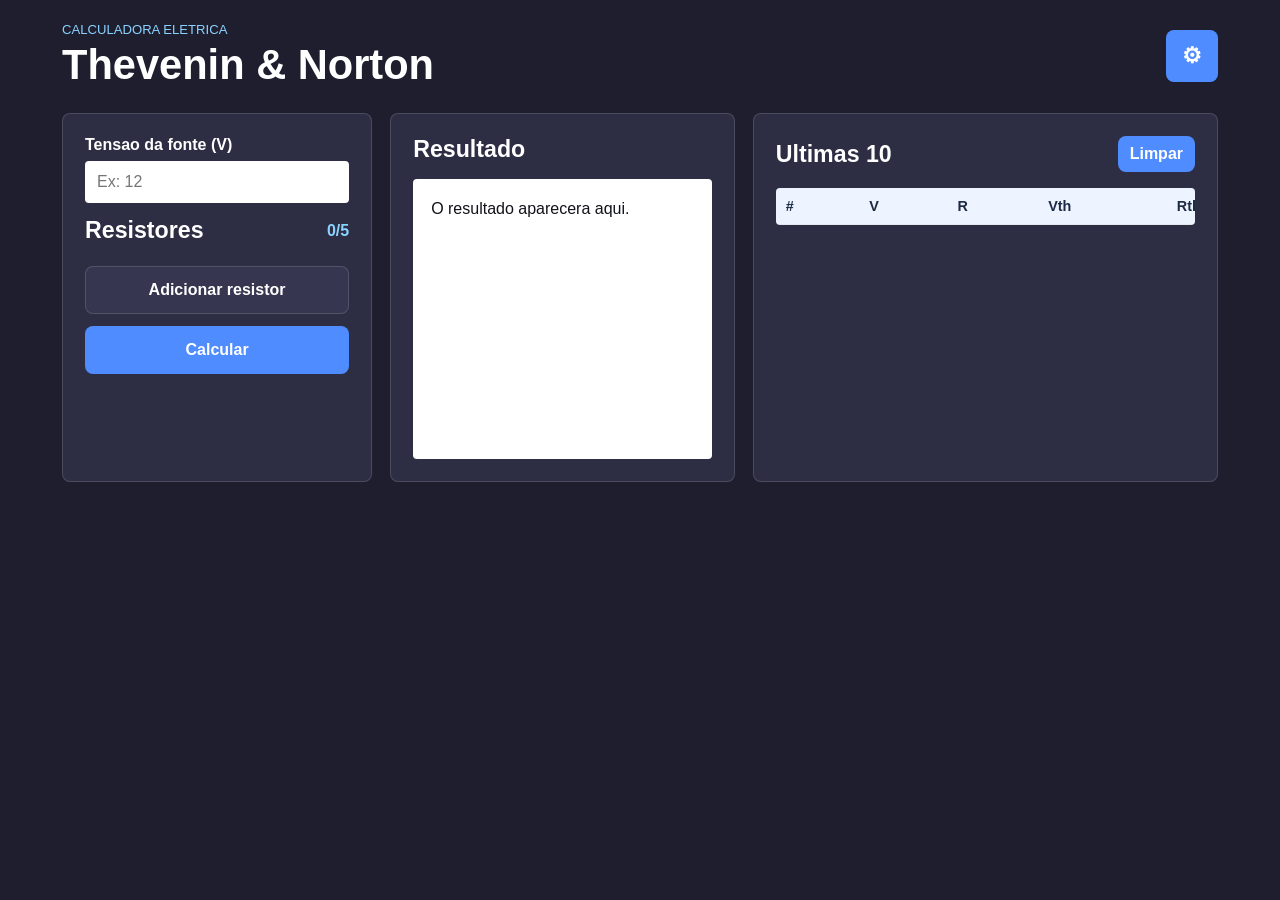
==== index.html @ 848b044a "Add files via upload" ====
<!doctype html>
<html lang="pt-BR">
  <head>
    <meta charset="UTF-8" />
    <meta name="viewport" content="width=device-width, initial-scale=1.0" />
    <meta name="theme-color" content="#1e1e2f" />
    <title>Thevenin & Norton</title>
    <link rel="manifest" href="manifest.json" />
    <link rel="stylesheet" href="style.css" />
  </head>
  <body>
    <main class="app-shell">
      <section id="screen-main" class="screen active">
        <header class="topbar">
          <div>
            <p class="eyebrow">Calculadora eletrica</p>
            <h1>Thevenin & Norton</h1>
          </div>
          <button id="settings-button" class="icon-button" type="button" aria-label="Abrir opcoes">
            &#9881;
          </button>
        </header>

        <section class="grid-layout">
          <form id="calculator-form" class="panel input-panel">
            <label class="field">
              <span>Tensao da fonte (V)</span>
              <input id="voltage-input" inputmode="decimal" type="number" step="any" placeholder="Ex: 12" />
            </label>

            <div class="resistor-header">
              <h2>Resistores</h2>
              <span id="resistor-count">0/5</span>
            </div>

            <div id="resistor-list" class="resistor-list"></div>

            <button id="add-resistor-button" class="secondary-button" type="button">
              Adicionar resistor
            </button>
            <button class="primary-button" type="submit">Calcular</button>
          </form>

          <section class="panel result-panel">
            <h2>Resultado</h2>
            <div id="result-box" class="result-box">O resultado aparecera aqui.</div>
          </section>

          <section class="panel history-panel">
            <div class="history-title">
              <h2>Ultimas 10</h2>
              <button id="clear-history-button" type="button">Limpar</button>
            </div>
            <div class="table-wrap">
              <table>
                <thead>
                  <tr>
                    <th>#</th>
                    <th>V</th>
                    <th>R</th>
                    <th>Vth</th>
                    <th>Rth</th>
                    <th>In</th>
                  </tr>
                </thead>
                <tbody id="history-body"></tbody>
              </table>
            </div>
          </section>
        </section>
      </section>

      <section id="screen-settings" class="screen">
        <header class="topbar">
          <button id="back-button" class="back-button" type="button">Voltar</button>
          <h1>Opcoes</h1>
          <span class="topbar-spacer"></span>
        </header>

        <section class="settings-panel">
          <label class="switch-row">
            <span>Ativar musica</span>
            <input id="music-enabled" type="checkbox" />
          </label>

          <button id="mute-button" class="primary-button" type="button">Mutar musica</button>

          <label class="field">
            <span>Tamanho da tela</span>
            <select id="screen-size">
              <option value="small">Pequeno</option>
              <option value="medium">Medio</option>
              <option value="large">Grande</option>
              <option value="fullscreen">Fullscreen</option>
            </select>
          </label>

          <button id="install-button" class="secondary-button hidden" type="button">
            Instalar aplicativo
          </button>

          <p class="hint">
            Para musica no celular, coloque arquivos .wav em assets/music e cadastre os nomes no arquivo app.js.
          </p>
        </section>
      </section>
    </main>

    <script src="app.js"></script>
  </body>
</html>
---- style.css ----
:root {
  color-scheme: dark;
  --bg: #1e1e2f;
  --panel: #2d2d44;
  --panel-soft: #363650;
  --text: #ffffff;
  --muted: #cfd5e3;
  --blue: #4f8cff;
  --blue-strong: #3b73d9;
  --danger: #d94f4f;
  --paper: #ffffff;
  --ink: #12131a;
  --line: rgba(255, 255, 255, 0.14);
}

* {
  box-sizing: border-box;
}

body {
  margin: 0;
  min-height: 100vh;
  background: var(--bg);
  color: var(--text);
  font-family: "Segoe UI", Arial, sans-serif;
}

button,
input,
select {
  font: inherit;
}

button {
  cursor: pointer;
}

.app-shell {
  min-height: 100vh;
  padding: 22px;
}

.screen {
  display: none;
  min-height: calc(100vh - 44px);
}

.screen.active {
  display: block;
}

.topbar {
  display: flex;
  align-items: center;
  justify-content: space-between;
  gap: 18px;
  margin-bottom: 24px;
}

.topbar h1 {
  margin: 0;
  font-size: clamp(1.8rem, 4vw, 2.6rem);
  letter-spacing: 0;
}

.eyebrow {
  margin: 0 0 4px;
  color: #8bd3ff;
  font-size: 0.82rem;
  text-transform: uppercase;
}

.icon-button,
.back-button,
.primary-button,
.secondary-button,
.history-title button {
  border: 0;
  border-radius: 8px;
  color: var(--text);
  background: var(--blue);
  font-weight: 700;
}

.icon-button {
  width: 52px;
  height: 52px;
  font-size: 1.35rem;
}

.back-button {
  padding: 12px 18px;
}

.topbar-spacer {
  width: 88px;
}

.grid-layout {
  display: grid;
  grid-template-columns: minmax(260px, 0.9fr) minmax(260px, 1fr) minmax(320px, 1.35fr);
  gap: 18px;
}

.panel,
.settings-panel {
  background: var(--panel);
  border: 1px solid var(--line);
  border-radius: 8px;
  padding: 22px;
}

.panel h2,
.settings-panel h2 {
  margin: 0 0 16px;
  font-size: 1.45rem;
}

.field {
  display: grid;
  gap: 7px;
  margin-bottom: 14px;
}

.field span,
.switch-row span {
  color: var(--text);
  font-weight: 600;
}

input,
select {
  width: 100%;
  border: 0;
  border-radius: 4px;
  background: var(--paper);
  color: var(--ink);
  padding: 12px;
  outline: 0;
}

input:focus,
select:focus {
  box-shadow: 0 0 0 3px rgba(79, 140, 255, 0.35);
}

.resistor-header,
.history-title,
.resistor-row {
  display: flex;
  align-items: center;
  justify-content: space-between;
  gap: 10px;
}

.resistor-header {
  margin-top: 10px;
  margin-bottom: 10px;
}

.resistor-header h2,
.history-title h2 {
  margin: 0;
}

.resistor-header span {
  color: #8bd3ff;
  font-weight: 700;
}

.resistor-list {
  display: grid;
  gap: 10px;
}

.resistor-item {
  display: grid;
  gap: 6px;
}

.resistor-row input {
  min-width: 0;
}

.remove-button {
  flex: 0 0 44px;
  height: 44px;
  border: 0;
  border-radius: 6px;
  background: var(--danger);
  color: var(--text);
  font-weight: 800;
}

.primary-button,
.secondary-button {
  width: 100%;
  min-height: 48px;
  margin-top: 12px;
  padding: 12px;
}

.primary-button:hover,
.secondary-button:hover,
.icon-button:hover,
.back-button:hover,
.history-title button:hover {
  background: var(--blue-strong);
}

.secondary-button {
  background: var(--panel-soft);
  border: 1px solid var(--line);
}

.result-box {
  min-height: 280px;
  white-space: pre-wrap;
  background: var(--paper);
  color: var(--ink);
  border-radius: 4px;
  padding: 18px;
  line-height: 1.55;
}

.history-title {
  margin-bottom: 16px;
}

.history-title button {
  padding: 9px 12px;
}

.table-wrap {
  overflow: auto;
  background: var(--paper);
  border-radius: 4px;
}

table {
  width: 100%;
  min-width: 620px;
  border-collapse: collapse;
  color: var(--ink);
  font-size: 0.9rem;
}

th,
td {
  padding: 10px;
  border-bottom: 1px solid #e4e7ee;
  text-align: left;
  vertical-align: top;
}

th {
  background: #edf3ff;
  color: #1d2a44;
  font-weight: 800;
}

.settings-panel {
  max-width: 760px;
  margin: 0 auto;
}

.switch-row {
  display: flex;
  align-items: center;
  justify-content: space-between;
  gap: 14px;
  padding: 16px;
  background: var(--panel-soft);
  border-radius: 8px;
  margin-bottom: 14px;
}

.switch-row input {
  width: 22px;
  height: 22px;
}

.hint {
  margin: 18px 0 0;
  color: var(--muted);
  line-height: 1.5;
}

.hidden {
  display: none;
}

body.size-small .app-shell {
  max-width: 980px;
  margin: 0 auto;
}

body.size-medium .app-shell {
  max-width: 1200px;
  margin: 0 auto;
}

body.size-large .app-shell,
body.size-fullscreen .app-shell {
  max-width: none;
}

@media (max-width: 1020px) {
  .grid-layout {
    grid-template-columns: 1fr;
  }

  .result-box {
    min-height: 180px;
  }
}

@media (max-width: 560px) {
  .app-shell {
    padding: 14px;
  }

  .screen {
    min-height: calc(100vh - 28px);
  }

  .topbar {
    margin-bottom: 16px;
  }

  .panel,
  .settings-panel {
    padding: 16px;
  }

  .topbar h1 {
    font-size: 1.8rem;
  }

  .icon-button {
    width: 46px;
    height: 46px;
  }
}
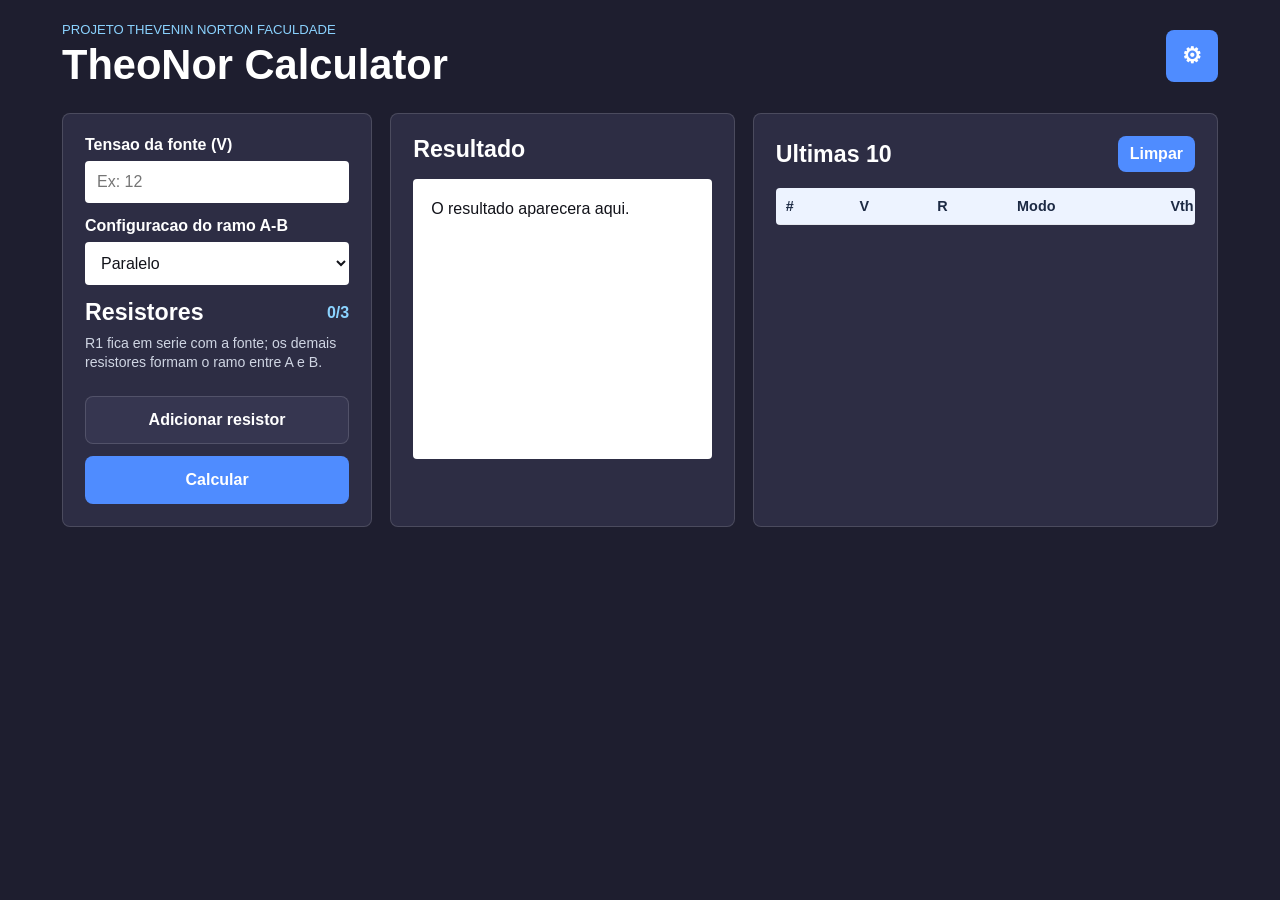
==== commit 4a05a422: "Uptade" ====
--- a/index.html
+++ b/index.html
@@ -4,7 +4,7 @@
     <meta charset="UTF-8" />
     <meta name="viewport" content="width=device-width, initial-scale=1.0" />
     <meta name="theme-color" content="#1e1e2f" />
-    <title>Thevenin & Norton</title>
+    <title>TheoNor Calculator</title>
     <link rel="manifest" href="manifest.json" />
     <link rel="stylesheet" href="style.css" />
   </head>
@@ -13,8 +13,8 @@
       <section id="screen-main" class="screen active">
         <header class="topbar">
           <div>
-            <p class="eyebrow">Calculadora eletrica</p>
-            <h1>Thevenin & Norton</h1>
+            <p class="eyebrow">Projeto Thevenin Norton Faculdade</p>
+            <h1>TheoNor Calculator</h1>
           </div>
           <button id="settings-button" class="icon-button" type="button" aria-label="Abrir opcoes">
             &#9881;
@@ -28,10 +28,20 @@
               <input id="voltage-input" inputmode="decimal" type="number" step="any" placeholder="Ex: 12" />
             </label>
 
+            <label class="field">
+              <span>Configuracao do ramo A-B</span>
+              <select id="circuit-mode">
+                <option value="parallel">Paralelo</option>
+                <option value="series">Serie</option>
+              </select>
+            </label>
+
             <div class="resistor-header">
               <h2>Resistores</h2>
-              <span id="resistor-count">0/5</span>
+              <span id="resistor-count">0/3</span>
             </div>
+
+            <p class="form-note">R1 fica em serie com a fonte; os demais resistores formam o ramo entre A e B.</p>
 
             <div id="resistor-list" class="resistor-list"></div>
 
@@ -58,6 +68,7 @@
                     <th>#</th>
                     <th>V</th>
                     <th>R</th>
+                    <th>Modo</th>
                     <th>Vth</th>
                     <th>Rth</th>
                     <th>In</th>
@@ -78,12 +89,15 @@
         </header>
 
         <section class="settings-panel">
-          <label class="switch-row">
-            <span>Ativar musica</span>
-            <input id="music-enabled" type="checkbox" />
-          </label>
+          <p class="sound-status">Musica de fundo ligada por padrao.</p>
 
           <button id="mute-button" class="primary-button" type="button">Mutar musica</button>
+          <button id="skip-button" class="secondary-button" type="button">Pular musica</button>
+
+          <label class="field">
+            <span>Volume: <strong id="volume-value">35%</strong></span>
+            <input id="volume-control" type="range" min="0" max="100" value="35" />
+          </label>
 
           <label class="field">
             <span>Tamanho da tela</span>
--- a/style.css
+++ b/style.css
@@ -173,6 +173,13 @@
   gap: 10px;
 }
 
+.form-note {
+  margin: -2px 0 12px;
+  color: var(--muted);
+  font-size: 0.88rem;
+  line-height: 1.35;
+}
+
 .resistor-item {
   display: grid;
   gap: 6px;
@@ -239,7 +246,7 @@
 
 table {
   width: 100%;
-  min-width: 620px;
+  min-width: 700px;
   border-collapse: collapse;
   color: var(--ink);
   font-size: 0.9rem;
@@ -286,6 +293,20 @@
   line-height: 1.5;
 }
 
+.sound-status {
+  margin: 0 0 14px;
+  padding: 16px;
+  background: var(--panel-soft);
+  border-radius: 8px;
+  color: var(--muted);
+  line-height: 1.45;
+}
+
+input[type="range"] {
+  padding: 0;
+  accent-color: var(--blue);
+}
+
 .hidden {
   display: none;
 }
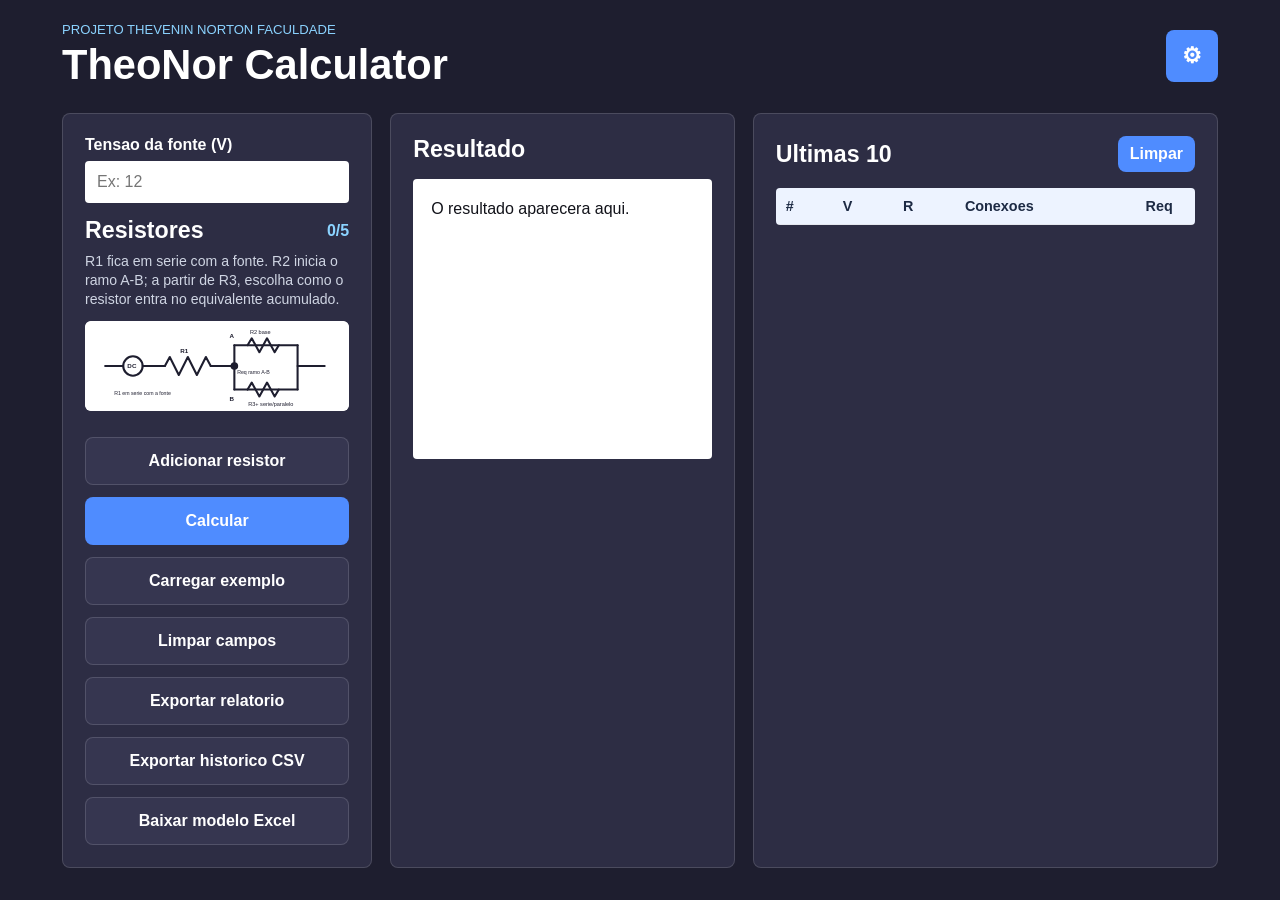
==== commit 22c78aa5: "uptade" ====
--- a/index.html
+++ b/index.html
@@ -5,8 +5,8 @@
     <meta name="viewport" content="width=device-width, initial-scale=1.0" />
     <meta name="theme-color" content="#1e1e2f" />
     <title>TheoNor Calculator</title>
-    <link rel="manifest" href="manifest.json" />
-    <link rel="stylesheet" href="style.css" />
+    <link rel="manifest" href="manifest.json?v=2" />
+    <link rel="stylesheet" href="style.css?v=2" />
   </head>
   <body>
     <main class="app-shell">
@@ -28,20 +28,14 @@
               <input id="voltage-input" inputmode="decimal" type="number" step="any" placeholder="Ex: 12" />
             </label>
 
-            <label class="field">
-              <span>Configuracao do ramo A-B</span>
-              <select id="circuit-mode">
-                <option value="parallel">Paralelo</option>
-                <option value="series">Serie</option>
-              </select>
-            </label>
-
             <div class="resistor-header">
               <h2>Resistores</h2>
-              <span id="resistor-count">0/3</span>
+              <span id="resistor-count">0/5</span>
             </div>
 
-            <p class="form-note">R1 fica em serie com a fonte; os demais resistores formam o ramo entre A e B.</p>
+            <p class="form-note">R1 fica em serie com a fonte. R2 inicia o ramo A-B; a partir de R3, escolha como o resistor entra no equivalente acumulado.</p>
+
+            <img class="circuit-diagram" src="assets/circuit-diagram.svg" alt="Diagrama do circuito suportado" />
 
             <div id="resistor-list" class="resistor-list"></div>
 
@@ -49,6 +43,13 @@
               Adicionar resistor
             </button>
             <button class="primary-button" type="submit">Calcular</button>
+            <button id="example-button" class="secondary-button" type="button">Carregar exemplo</button>
+            <button id="clear-fields-button" class="secondary-button" type="button">Limpar campos</button>
+            <button id="export-report-button" class="secondary-button" type="button">Exportar relatorio</button>
+            <button id="export-csv-button" class="secondary-button" type="button">Exportar historico CSV</button>
+            <a class="secondary-button download-link" href="outputs/TheoNor_Calculator_Modelo_Excel.xlsx" download>
+              Baixar modelo Excel
+            </a>
           </form>
 
           <section class="panel result-panel">
@@ -68,7 +69,8 @@
                     <th>#</th>
                     <th>V</th>
                     <th>R</th>
-                    <th>Modo</th>
+                    <th>Conexoes</th>
+                    <th>Req</th>
                     <th>Vth</th>
                     <th>Rth</th>
                     <th>In</th>
@@ -116,10 +118,23 @@
           <p class="hint">
             Para musica no celular, coloque arquivos .wav em assets/music e cadastre os nomes no arquivo app.js.
           </p>
+
+          <div class="about-box">
+            <h2>Sobre o projeto</h2>
+            <p>
+              Objetivo: automatizar calculos de equivalentes de Thevenin e Norton em circuitos DC resistivos didaticos.
+            </p>
+            <p>
+              Metodologia: R1 fica em serie com a fonte, R2 inicia o ramo A-B e R3+ entram em serie ou paralelo com o equivalente acumulado ate ali.
+            </p>
+            <p>
+              Formulas: Vth = V * Req / (R1 + Req), Rth = R1 * Req / (R1 + Req), In = Vth / Rth e Rn = Rth.
+            </p>
+          </div>
         </section>
       </section>
     </main>
 
-    <script src="app.js"></script>
+    <script src="app.js?v=2"></script>
   </body>
 </html>
--- a/style.css
+++ b/style.css
@@ -180,6 +180,14 @@
   line-height: 1.35;
 }
 
+.circuit-diagram {
+  display: block;
+  width: 100%;
+  margin: 0 0 14px;
+  border-radius: 6px;
+  background: var(--paper);
+}
+
 .resistor-item {
   display: grid;
   gap: 6px;
@@ -187,6 +195,42 @@
 
 .resistor-row input {
   min-width: 0;
+}
+
+.connection-area {
+  display: grid;
+  gap: 7px;
+}
+
+.connection-help {
+  color: var(--muted);
+  font-size: 0.82rem;
+  line-height: 1.3;
+}
+
+.connection-toggle {
+  display: grid;
+  grid-template-columns: 1fr 1fr;
+  gap: 6px;
+}
+
+.connection-toggle button {
+  min-height: 38px;
+  border: 1px solid var(--line);
+  border-radius: 6px;
+  background: var(--panel-soft);
+  color: var(--text);
+  font-weight: 700;
+}
+
+.connection-toggle button.active {
+  background: var(--blue);
+  border-color: var(--blue);
+}
+
+.connection-toggle button:disabled {
+  cursor: default;
+  opacity: 0.42;
 }
 
 .remove-button {
@@ -205,6 +249,13 @@
   min-height: 48px;
   margin-top: 12px;
   padding: 12px;
+}
+
+.download-link {
+  display: flex;
+  align-items: center;
+  justify-content: center;
+  text-decoration: none;
 }
 
 .primary-button:hover,
@@ -302,6 +353,27 @@
   line-height: 1.45;
 }
 
+.about-box {
+  margin-top: 20px;
+  padding: 18px;
+  background: var(--panel-soft);
+  border-radius: 8px;
+}
+
+.about-box h2 {
+  margin: 0 0 8px;
+}
+
+.about-box p {
+  margin: 0 0 10px;
+  color: var(--muted);
+  line-height: 1.5;
+}
+
+.about-box p:last-child {
+  margin-bottom: 0;
+}
+
 input[type="range"] {
   padding: 0;
   accent-color: var(--blue);
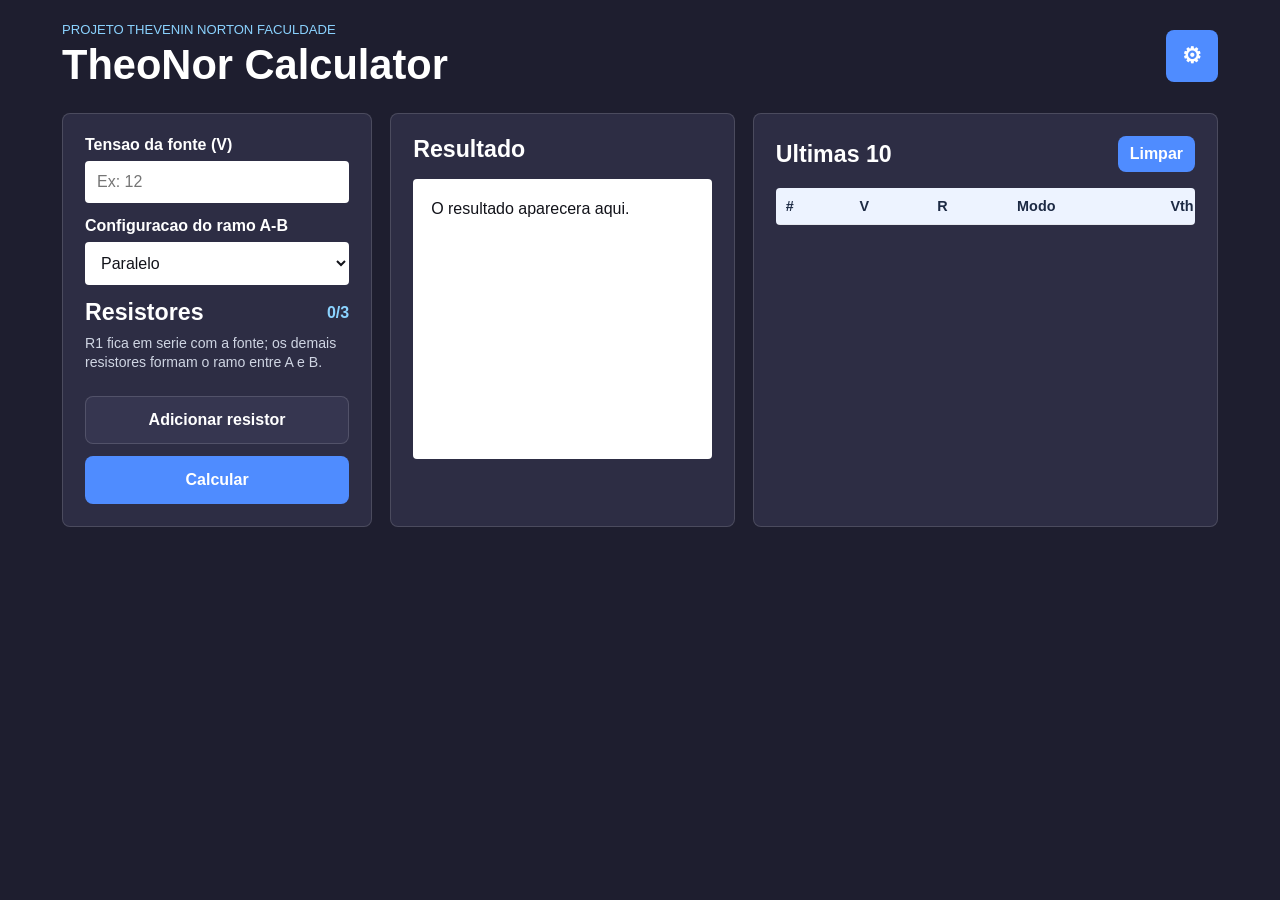
==== commit 4f9b3bee: "Merge branch 'main' of https://github.com/Brumad/AppTheveninNorton" ====
--- a/index.html
+++ b/index.html
@@ -5,8 +5,8 @@
     <meta name="viewport" content="width=device-width, initial-scale=1.0" />
     <meta name="theme-color" content="#1e1e2f" />
     <title>TheoNor Calculator</title>
-    <link rel="manifest" href="manifest.json?v=2" />
-    <link rel="stylesheet" href="style.css?v=2" />
+    <link rel="manifest" href="manifest.json?v=4" />
+    <link rel="stylesheet" href="style.css?v=4" />
   </head>
   <body>
     <main class="app-shell">
@@ -28,14 +28,20 @@
               <input id="voltage-input" inputmode="decimal" type="number" step="any" placeholder="Ex: 12" />
             </label>
 
+            <label class="field">
+              <span>Configuracao do ramo A-B</span>
+              <select id="circuit-mode">
+                <option value="parallel">Paralelo</option>
+                <option value="series">Serie</option>
+              </select>
+            </label>
+
             <div class="resistor-header">
               <h2>Resistores</h2>
-              <span id="resistor-count">0/5</span>
+              <span id="resistor-count">0/3</span>
             </div>
 
-            <p class="form-note">R1 fica em serie com a fonte. R2 inicia o ramo A-B; a partir de R3, escolha como o resistor entra no equivalente acumulado.</p>
-
-            <img class="circuit-diagram" src="assets/circuit-diagram.svg" alt="Diagrama do circuito suportado" />
+            <p class="form-note">R1 fica em serie com a fonte; os demais resistores formam o ramo entre A e B.</p>
 
             <div id="resistor-list" class="resistor-list"></div>
 
@@ -43,13 +49,6 @@
               Adicionar resistor
             </button>
             <button class="primary-button" type="submit">Calcular</button>
-            <button id="example-button" class="secondary-button" type="button">Carregar exemplo</button>
-            <button id="clear-fields-button" class="secondary-button" type="button">Limpar campos</button>
-            <button id="export-report-button" class="secondary-button" type="button">Exportar relatorio</button>
-            <button id="export-csv-button" class="secondary-button" type="button">Exportar historico CSV</button>
-            <a class="secondary-button download-link" href="outputs/TheoNor_Calculator_Modelo_Excel.xlsx" download>
-              Baixar modelo Excel
-            </a>
           </form>
 
           <section class="panel result-panel">
@@ -69,8 +68,7 @@
                     <th>#</th>
                     <th>V</th>
                     <th>R</th>
-                    <th>Conexoes</th>
-                    <th>Req</th>
+                    <th>Modo</th>
                     <th>Vth</th>
                     <th>Rth</th>
                     <th>In</th>
@@ -118,23 +116,10 @@
           <p class="hint">
             Para musica no celular, coloque arquivos .wav em assets/music e cadastre os nomes no arquivo app.js.
           </p>
-
-          <div class="about-box">
-            <h2>Sobre o projeto</h2>
-            <p>
-              Objetivo: automatizar calculos de equivalentes de Thevenin e Norton em circuitos DC resistivos didaticos.
-            </p>
-            <p>
-              Metodologia: R1 fica em serie com a fonte, R2 inicia o ramo A-B e R3+ entram em serie ou paralelo com o equivalente acumulado ate ali.
-            </p>
-            <p>
-              Formulas: Vth = V * Req / (R1 + Req), Rth = R1 * Req / (R1 + Req), In = Vth / Rth e Rn = Rth.
-            </p>
-          </div>
         </section>
       </section>
     </main>
 
-    <script src="app.js?v=2"></script>
+    <script src="app.js?v=4"></script>
   </body>
 </html>
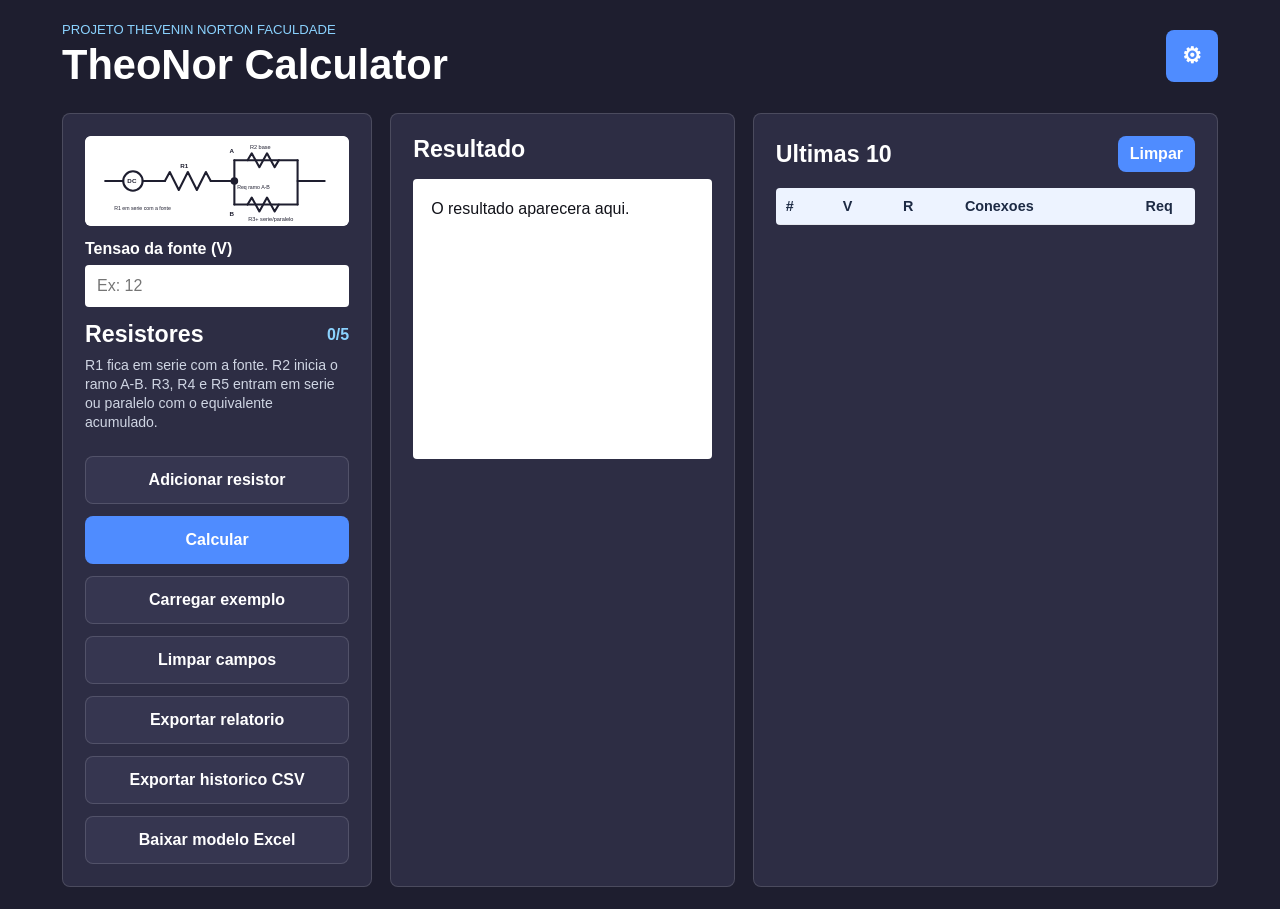
==== commit 824f1ff1: "update" ====
--- a/index.html
+++ b/index.html
@@ -5,8 +5,8 @@
     <meta name="viewport" content="width=device-width, initial-scale=1.0" />
     <meta name="theme-color" content="#1e1e2f" />
     <title>TheoNor Calculator</title>
-    <link rel="manifest" href="manifest.json?v=4" />
-    <link rel="stylesheet" href="style.css?v=4" />
+    <link rel="manifest" href="manifest.json?v=2" />
+    <link rel="stylesheet" href="style.css?v=2" />
   </head>
   <body>
     <main class="app-shell">
@@ -23,25 +23,26 @@
 
         <section class="grid-layout">
           <form id="calculator-form" class="panel input-panel">
+            <img
+              class="circuit-diagram"
+              src="assets/circuit-diagram.svg"
+              alt="Diagrama do modelo de circuito suportado"
+            />
+
             <label class="field">
               <span>Tensao da fonte (V)</span>
               <input id="voltage-input" inputmode="decimal" type="number" step="any" placeholder="Ex: 12" />
             </label>
 
-            <label class="field">
-              <span>Configuracao do ramo A-B</span>
-              <select id="circuit-mode">
-                <option value="parallel">Paralelo</option>
-                <option value="series">Serie</option>
-              </select>
-            </label>
-
             <div class="resistor-header">
               <h2>Resistores</h2>
-              <span id="resistor-count">0/3</span>
+              <span id="resistor-count">0/5</span>
             </div>
 
-            <p class="form-note">R1 fica em serie com a fonte; os demais resistores formam o ramo entre A e B.</p>
+            <p class="form-note">
+              R1 fica em serie com a fonte. R2 inicia o ramo A-B. R3, R4 e R5 entram em serie ou paralelo com o
+              equivalente acumulado.
+            </p>
 
             <div id="resistor-list" class="resistor-list"></div>
 
@@ -49,6 +50,17 @@
               Adicionar resistor
             </button>
             <button class="primary-button" type="submit">Calcular</button>
+            <button id="example-button" class="secondary-button" type="button">Carregar exemplo</button>
+            <button id="clear-fields-button" class="secondary-button" type="button">Limpar campos</button>
+            <button id="export-report-button" class="secondary-button" type="button">Exportar relatorio</button>
+            <button id="export-history-button" class="secondary-button" type="button">Exportar historico CSV</button>
+            <a
+              class="secondary-button download-link"
+              href="outputs/TheoNor_Calculator_Modelo_Excel.xlsx"
+              download
+            >
+              Baixar modelo Excel
+            </a>
           </form>
 
           <section class="panel result-panel">
@@ -68,7 +80,8 @@
                     <th>#</th>
                     <th>V</th>
                     <th>R</th>
-                    <th>Modo</th>
+                    <th>Conexoes</th>
+                    <th>Req</th>
                     <th>Vth</th>
                     <th>Rth</th>
                     <th>In</th>
@@ -113,6 +126,18 @@
             Instalar aplicativo
           </button>
 
+          <section class="about-box">
+            <h2>Sobre o projeto</h2>
+            <p>
+              Ferramenta academica em Python e PWA para automatizar os calculos dos equivalentes de Thevenin e Norton.
+            </p>
+            <p>
+              Modelo suportado: uma fonte DC, R1 em serie com a fonte e ate quatro resistores no ramo A-B, formando
+              associacoes mistas por acumulacao.
+            </p>
+            <p>Formulas: Vth = V * Req / (R1 + Req), Rth = R1 || Req, In = Vth / Rth e Rn = Rth.</p>
+          </section>
+
           <p class="hint">
             Para musica no celular, coloque arquivos .wav em assets/music e cadastre os nomes no arquivo app.js.
           </p>
@@ -120,6 +145,6 @@
       </section>
     </main>
 
-    <script src="app.js?v=4"></script>
+    <script src="app.js?v=2"></script>
   </body>
 </html>
